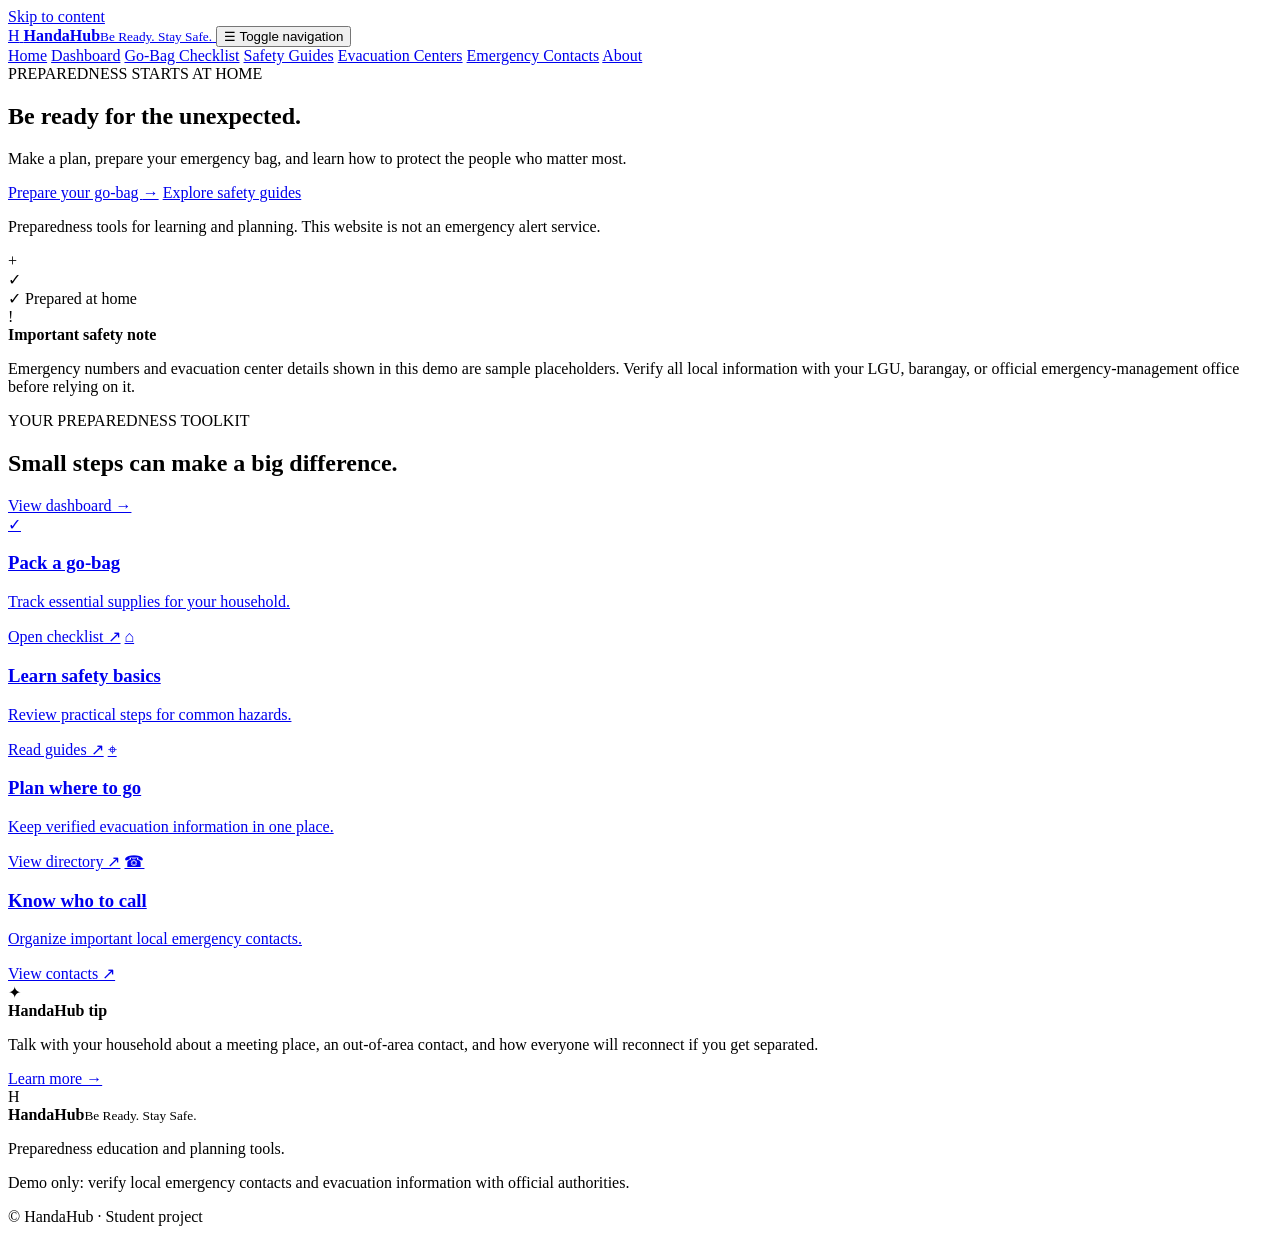
==== index.html @ 025fc244 "Add files via upload" ====
<!DOCTYPE html>
<html lang="en">
<head>
  <meta charset="UTF-8">
  <meta name="viewport" content="width=device-width, initial-scale=1.0">
  <meta name="theme-color" content="#1459a6">
  <meta name="description" content="HandaHub helps households prepare for disasters with checklists, safety guides, and community information.">
  <title>HandaHub | Be Ready. Stay Safe.</title>
  <link rel="stylesheet" href="style.css">
</head>
<body>
  <a class="skip-link" href="#main-content">Skip to content</a>
  <header class="site-header">
    <a class="brand" href="#home" aria-label="HandaHub home">
      <span class="brand-mark" aria-hidden="true">H</span>
      <span><strong>HandaHub</strong><small>Be Ready. Stay Safe.</small></span>
    </a>
    <button class="menu-toggle" id="menu-toggle" aria-expanded="false" aria-controls="main-nav">☰ <span class="sr-only">Toggle navigation</span></button>
    <nav id="main-nav" class="main-nav" aria-label="Main navigation">
      <a href="#home" data-page="home" class="nav-link active">Home</a>
      <a href="#dashboard" data-page="dashboard" class="nav-link">Dashboard</a>
      <a href="#checklist" data-page="checklist" class="nav-link">Go-Bag Checklist</a>
      <a href="#guides" data-page="guides" class="nav-link">Safety Guides</a>
      <a href="#centers" data-page="centers" class="nav-link">Evacuation Centers</a>
      <a href="#contacts" data-page="contacts" class="nav-link">Emergency Contacts</a>
      <a href="#about" data-page="about" class="nav-link">About</a>
    </nav>
  </header>

  <main id="main-content">
    <section id="home" class="page-section">
      <div class="hero">
        <div class="hero-copy">
          <span class="eyebrow"><span class="pulse-dot"></span> PREPAREDNESS STARTS AT HOME</span>
          <h1>Be ready for the unexpected.</h1>
          <p>Make a plan, prepare your emergency bag, and learn how to protect the people who matter most.</p>
          <div class="hero-actions">
            <a class="button button-primary" href="#checklist">Prepare your go-bag <span aria-hidden="true">→</span></a>
            <a class="button button-secondary" href="#guides">Explore safety guides</a>
          </div>
          <p class="small-note">Preparedness tools for learning and planning. This website is not an emergency alert service.</p>
        </div>
        <div class="hero-art" aria-label="Illustration of an emergency backpack and shield" role="img">
          <div class="sun-shape"></div>
          <div class="art-circle circle-one"></div><div class="art-circle circle-two"></div>
          <div class="backpack"><div class="bag-handle"></div><div class="bag-pocket"><span>+</span></div><div class="bag-strap left"></div><div class="bag-strap right"></div></div>
          <div class="shield"><span>✓</span></div>
          <div class="art-label"><span class="label-check">✓</span> Prepared at home</div>
        </div>
      </div>

      <div class="notice notice-warning">
        <span class="notice-icon" aria-hidden="true">!</span>
        <div><strong>Important safety note</strong><p>Emergency numbers and evacuation center details shown in this demo are sample placeholders. Verify all local information with your LGU, barangay, or official emergency-management office before relying on it.</p></div>
      </div>

      <div class="section-heading">
        <div><span class="eyebrow">YOUR PREPAREDNESS TOOLKIT</span><h2>Small steps can make a big difference.</h2></div>
        <a class="text-link" href="#dashboard">View dashboard →</a>
      </div>
      <div class="feature-grid">
        <a class="feature-card" href="#checklist"><span class="feature-icon blue">✓</span><h3>Pack a go-bag</h3><p>Track essential supplies for your household.</p><span class="card-arrow">Open checklist ↗</span></a>
        <a class="feature-card" href="#guides"><span class="feature-icon pale">⌂</span><h3>Learn safety basics</h3><p>Review practical steps for common hazards.</p><span class="card-arrow">Read guides ↗</span></a>
        <a class="feature-card" href="#centers"><span class="feature-icon blue">⌖</span><h3>Plan where to go</h3><p>Keep verified evacuation information in one place.</p><span class="card-arrow">View directory ↗</span></a>
        <a class="feature-card" href="#contacts"><span class="feature-icon pale">☎</span><h3>Know who to call</h3><p>Organize important local emergency contacts.</p><span class="card-arrow">View contacts ↗</span></a>
      </div>
      <div class="tip-banner"><div class="tip-symbol">✦</div><div><strong>HandaHub tip</strong><p>Talk with your household about a meeting place, an out-of-area contact, and how everyone will reconnect if you get separated.</p></div><a href="#guides" class="text-link">Learn more →</a></div>
    </section>

    <section id="dashboard" class="page-section" hidden>
      <div class="page-title"><span class="eyebrow">YOUR HOME OVERVIEW</span><h1>Preparedness dashboard</h1><p>See your go-bag progress and keep your household plan moving forward.</p></div>
      <div class="dashboard-grid">
        <article class="panel score-panel">
          <div class="panel-top"><div><span class="eyebrow">GO-BAG PROGRESS</span><h2>Household readiness</h2></div><span class="status-pill" id="score-status">Getting started</span></div>
          <div class="score-content"><div class="progress-ring" id="progress-ring"><div><strong id="score-number">0%</strong><span>items ready</span></div></div><div class="score-details"><strong id="score-count">0 of 12 items checked</strong><p>Check off the supplies you already have prepared. Your score updates automatically.</p><a class="button button-primary" href="#checklist">Continue checklist →</a></div></div>
          <div class="progress-track"><span id="progress-bar"></span></div>
        </article>
        <article class="panel quick-panel"><span class="eyebrow">QUICK ACTIONS</span><h2>Plan ahead</h2><a class="quick-link" href="#checklist"><span>✓</span><div><strong>Review your go-bag</strong><small>Check essential supplies</small></div><b>→</b></a><a class="quick-link" href="#guides"><span>⌂</span><div><strong>Read a safety guide</strong><small>Learn before an emergency</small></div><b>→</b></a><a class="quick-link" href="#contacts"><span>☎</span><div><strong>Review contact details</strong><small>Confirm official numbers</small></div><b>→</b></a></article>
      </div>
      <div class="section-heading"><div><span class="eyebrow">NEXT STEPS</span><h2>Build your household plan</h2></div></div>
      <div class="two-column">
        <article class="panel"><span class="feature-icon pale">⌖</span><h3>Choose a meeting place</h3><p>Agree on a safe place to meet if your household is separated. Write down the location and make sure everyone knows how to get there.</p><a class="text-link" href="#guides">Review planning tips →</a></article>
        <article class="panel"><span class="feature-icon blue">☎</span><h3>Confirm local information</h3><p>Replace demo contact and evacuation details with information verified through your barangay or local government.</p><a class="text-link" href="#contacts">Review contacts →</a></article>
      </div>
    </section>

    <section id="checklist" class="page-section" hidden>
      <div class="page-title"><span class="eyebrow">PACK THE ESSENTIALS</span><h1>Emergency go-bag checklist</h1><p>Use this checklist to track supplies for your household. Needs may vary by age, health, location, and hazard.</p></div>
      <div class="notice notice-info"><span class="notice-icon">i</span><div><strong>Make it fit your household</strong><p>Prepare enough supplies for household members and follow official local guidance. Check expiration dates and refresh stored supplies regularly.</p></div></div>
      <div class="checklist-layout">
        <div class="panel checklist-panel">
          <div class="list-toolbar"><div><h2>Your supplies</h2><p id="checklist-summary">0 of 12 items ready</p></div><button id="reset-checklist" class="button button-secondary button-small">Reset checklist</button></div>
          <div id="checklist-items" class="checklist-items"></div>
        </div>
        <aside class="panel checklist-aside"><div class="aside-illustration">🎒</div><span class="eyebrow">YOUR PROGRESS</span><div class="mini-score"><strong id="checklist-percent">0%</strong><span>complete</span></div><div class="progress-track"><span id="checklist-progress"></span></div><p id="checklist-message">Start by checking the items you already have.</p><hr><h3>Remember to include</h3><ul class="simple-list"><li>Supplies for each household member</li><li>Personal medicines and essential documents</li><li>Items for infants, older adults, or pets if needed</li></ul></aside>
      </div>
    </section>

    <section id="guides" class="page-section" hidden>
      <div class="page-title"><span class="eyebrow">KNOW WHAT TO DO</span><h1>Disaster safety guides</h1><p>Review basic preparedness reminders. Always follow current instructions from official authorities during an actual emergency.</p></div>
      <div class="guide-grid">
        <article class="guide-card"><div class="guide-art typhoon-art"><span>🌧️</span><small>HEAVY RAIN & WIND</small></div><div class="guide-body"><span class="guide-tag">BEFORE · DURING · AFTER</span><h2>Typhoon</h2><p>Prepare for strong winds, heavy rain, flooding, and possible power interruptions.</p><details><summary>Read safety reminders</summary><ul><li>Monitor official weather bulletins and local advisories.</li><li>Secure loose outdoor items and prepare essential supplies before conditions worsen.</li><li>Stay indoors away from windows during strong winds.</li><li>Evacuate promptly if authorities instruct you to do so.</li><li>Avoid downed power lines and report hazards to the proper authorities.</li></ul></details></div></article>
        <article class="guide-card"><div class="guide-art flood-art"><span>🌊</span><small>RISING WATER</small></div><div class="guide-body"><span class="guide-tag">BEFORE · DURING · AFTER</span><h2>Flood</h2><p>Know your route to higher ground and avoid moving water.</p><details><summary>Read safety reminders</summary><ul><li>Know whether your area is flood-prone and identify safer routes.</li><li>Move to higher ground when instructed or when water rises dangerously.</li><li>Never walk, swim, or drive through floodwater.</li><li>Keep away from electrical equipment and submerged wires.</li><li>Return only when authorities say it is safe.</li></ul></details></div></article>
        <article class="guide-card"><div class="guide-art quake-art"><span>🏠</span><small>GROUND SHAKING</small></div><div class="guide-body"><span class="guide-tag">BEFORE · DURING · AFTER</span><h2>Earthquake</h2><p>Practice protective actions and prepare for possible aftershocks.</p><details><summary>Read safety reminders</summary><ul><li>Secure heavy furniture and identify safer places in each room.</li><li>During shaking, Drop, Cover, and Hold On.</li><li>If indoors, stay inside and protect your head and neck.</li><li>After shaking stops, check for injuries and hazards before moving.</li><li>Be prepared for aftershocks and follow official instructions.</li></ul></details></div></article>
        <article class="guide-card"><div class="guide-art fire-art"><span>🔥</span><small>FIRE SAFETY</small></div><div class="guide-body"><span class="guide-tag">PREVENT · ESCAPE · REPORT</span><h2>Fire</h2><p>Plan escape routes and leave quickly if a fire occurs.</p><details><summary>Read safety reminders</summary><ul><li>Keep exits clear and identify two ways out where possible.</li><li>If there is a fire, leave immediately and stay low if smoke is present.</li><li>Never use elevators during a fire.</li><li>Once outside, stay out and call the verified local fire service.</li><li>Do not re-enter until authorities say it is safe.</li></ul></details></div></article>
      </div>
      <p class="source-note">These are general educational reminders, not a substitute for official instructions or professional training. Verify current guidance with your local disaster risk reduction and management office and relevant government agencies.</p>
    </section>

    <section id="centers" class="page-section" hidden>
      <div class="page-title"><span class="eyebrow">PLAN WHERE TO GO</span><h1>Evacuation center directory</h1><p>Keep details for designated safe locations in your community. Confirm locations and accessibility with local authorities.</p></div>
      <div class="notice notice-warning"><span class="notice-icon">!</span><div><strong>Demo information — not for emergency navigation</strong><p>The entries below are sample placeholders, not real or verified evacuation centers. Replace them with current details from your LGU or barangay before use.</p></div></div>
      <div class="directory-tools"><label class="search-box"><span aria-hidden="true">⌕</span><input id="center-search" type="search" placeholder="Search center name or area" aria-label="Search evacuation centers"></label><span class="result-count" id="center-count">3 sample entries</span></div>
      <div id="center-list" class="directory-grid"></div>
      <div class="panel add-panel"><div><h2>Add a verified local center</h2><p>Only add information after confirming it with the responsible local authority. Data is saved in this browser only.</p></div><form id="center-form" class="stack-form"><label>Center name<input name="name" required maxlength="80" placeholder="Verified center name"></label><label>Address / area<input name="address" required maxlength="120" placeholder="Street, barangay, municipality"></label><label>Contact details<input name="contact" maxlength="80" placeholder="Verified phone or office"></label><button class="button button-primary" type="submit">Add center</button></form></div>
    </section>

    <section id="contacts" class="page-section" hidden>
      <div class="page-title"><span class="eyebrow">KEEP IMPORTANT DETAILS CLOSE</span><h1>Emergency contacts</h1><p>Store important contacts for your household and local services.</p></div>
      <div class="notice notice-warning"><span class="notice-icon">!</span><div><strong>All contact entries are sample placeholders</strong><p>Do not call these demo entries. Replace them with verified official contact details for your area. This site does not contact emergency services for you.</p></div></div>
      <div class="directory-tools"><label class="search-box"><span aria-hidden="true">⌕</span><input id="contact-search" type="search" placeholder="Search service or contact" aria-label="Search emergency contacts"></label><span class="result-count" id="contact-count">4 sample entries</span></div>
      <div id="contact-list" class="contact-grid"></div>
      <div class="panel add-panel"><div><h2>Add a verified contact</h2><p>Use only checked and current details from an official source. Entries are stored locally in this browser.</p></div><form id="contact-form" class="stack-form"><label>Service / contact name<input name="name" required maxlength="80" placeholder="Official service name"></label><label>Phone number or contact detail<input name="phone" required maxlength="50" placeholder="Verified number or detail"></label><label>Notes<input name="notes" maxlength="100" placeholder="Office, hours, or source"></label><button class="button button-primary" type="submit">Add contact</button></form></div>
    </section>

    <section id="about" class="page-section" hidden>
      <div class="page-title"><span class="eyebrow">ABOUT THE PROJECT</span><h1>Prepared communities start with informed households.</h1><p>HandaHub is a student web application concept designed to make basic disaster preparedness easier to organize and understand.</p></div>
      <div class="about-layout"><div class="about-visual"><div class="about-badge">H</div><div class="about-orbit orbit-a"></div><div class="about-orbit orbit-b"></div><span class="about-caption">Be Ready. Stay Safe.</span></div><div class="about-copy"><span class="eyebrow">OUR PURPOSE</span><h2>Make preparation easier to start.</h2><p>The application brings household checklists, general safety reminders, and community contact directories together in one simple interface.</p><p>It is intended for educational planning. It does not provide live alerts, verify submitted information automatically, or replace official emergency services.</p><h3>Core objectives</h3><ul class="simple-list"><li>Help households track essential emergency supplies.</li><li>Encourage users to learn basic hazard safety practices.</li><li>Organize local evacuation and emergency contact information.</li><li>Promote verification of details with official authorities.</li></ul></div></div>
      <div class="panel tech-panel"><span class="eyebrow">TECHNOLOGY USED</span><div class="tech-list"><span>HTML5</span><span>CSS3</span><span>JavaScript</span><span>Browser localStorage</span></div><p>Data added in this demo stays in the current browser on this device. It is not shared with other users and may be lost if browser data is cleared.</p></div>
    </section>
  </main>

  <footer class="site-footer"><div class="footer-brand"><span class="brand-mark">H</span><div><strong>HandaHub</strong><small>Be Ready. Stay Safe.</small></div></div><p>Preparedness education and planning tools.</p><p class="footer-warning">Demo only: verify local emergency contacts and evacuation information with official authorities.</p><span>© <span id="current-year"></span> HandaHub · Student project</span></footer>
  <div id="toast" class="toast" role="status" aria-live="polite"></div>
  <script src="script.js"></script>
</body>
</html>
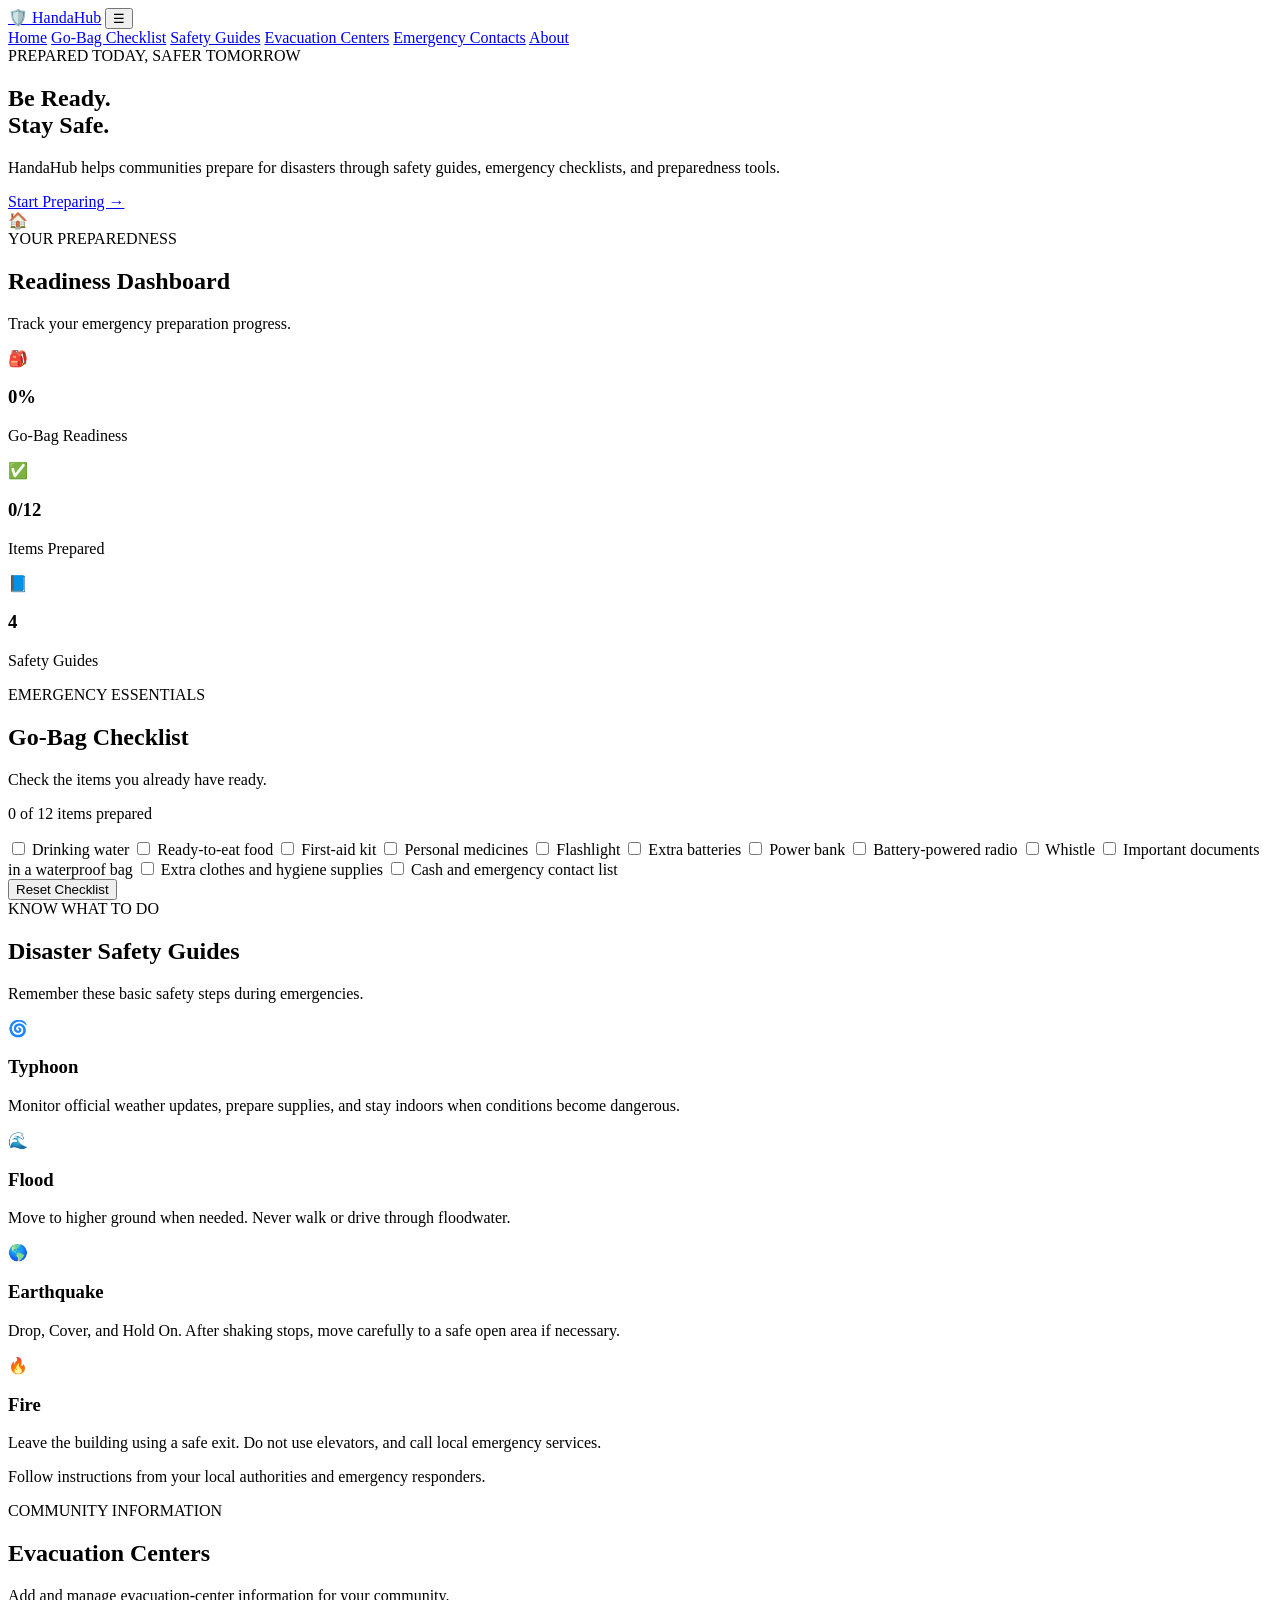
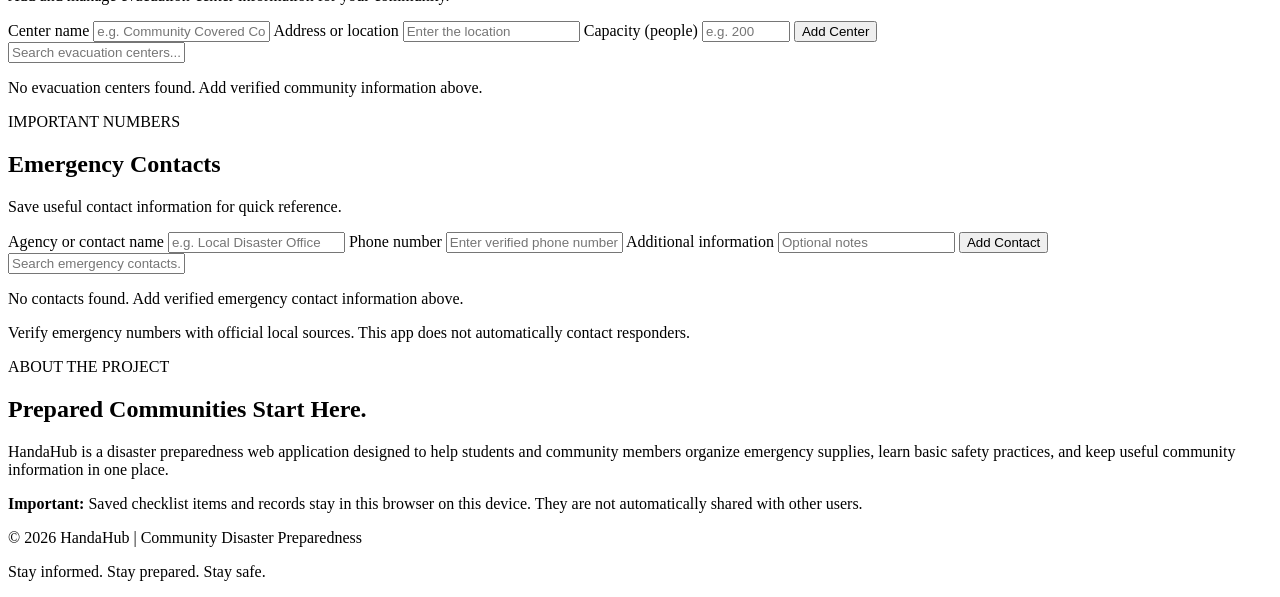
==== commit 65370dc2: "Rename index (14).html to index.html" ====
--- a/index.html
+++ b/index.html
@@ -3,135 +3,182 @@
 <head>
   <meta charset="UTF-8">
   <meta name="viewport" content="width=device-width, initial-scale=1.0">
-  <meta name="theme-color" content="#1459a6">
-  <meta name="description" content="HandaHub helps households prepare for disasters with checklists, safety guides, and community information.">
-  <title>HandaHub | Be Ready. Stay Safe.</title>
+  <title>HandaHub | Disaster Preparedness</title>
   <link rel="stylesheet" href="style.css">
+  <script src="script.js" defer></script>
 </head>
 <body>
-  <a class="skip-link" href="#main-content">Skip to content</a>
-  <header class="site-header">
-    <a class="brand" href="#home" aria-label="HandaHub home">
-      <span class="brand-mark" aria-hidden="true">H</span>
-      <span><strong>HandaHub</strong><small>Be Ready. Stay Safe.</small></span>
-    </a>
-    <button class="menu-toggle" id="menu-toggle" aria-expanded="false" aria-controls="main-nav">☰ <span class="sr-only">Toggle navigation</span></button>
-    <nav id="main-nav" class="main-nav" aria-label="Main navigation">
-      <a href="#home" data-page="home" class="nav-link active">Home</a>
-      <a href="#dashboard" data-page="dashboard" class="nav-link">Dashboard</a>
-      <a href="#checklist" data-page="checklist" class="nav-link">Go-Bag Checklist</a>
-      <a href="#guides" data-page="guides" class="nav-link">Safety Guides</a>
-      <a href="#centers" data-page="centers" class="nav-link">Evacuation Centers</a>
-      <a href="#contacts" data-page="contacts" class="nav-link">Emergency Contacts</a>
-      <a href="#about" data-page="about" class="nav-link">About</a>
-    </nav>
-  </header>
 
-  <main id="main-content">
-    <section id="home" class="page-section">
-      <div class="hero">
-        <div class="hero-copy">
-          <span class="eyebrow"><span class="pulse-dot"></span> PREPAREDNESS STARTS AT HOME</span>
-          <h1>Be ready for the unexpected.</h1>
-          <p>Make a plan, prepare your emergency bag, and learn how to protect the people who matter most.</p>
-          <div class="hero-actions">
-            <a class="button button-primary" href="#checklist">Prepare your go-bag <span aria-hidden="true">→</span></a>
-            <a class="button button-secondary" href="#guides">Explore safety guides</a>
-          </div>
-          <p class="small-note">Preparedness tools for learning and planning. This website is not an emergency alert service.</p>
-        </div>
-        <div class="hero-art" aria-label="Illustration of an emergency backpack and shield" role="img">
-          <div class="sun-shape"></div>
-          <div class="art-circle circle-one"></div><div class="art-circle circle-two"></div>
-          <div class="backpack"><div class="bag-handle"></div><div class="bag-pocket"><span>+</span></div><div class="bag-strap left"></div><div class="bag-strap right"></div></div>
-          <div class="shield"><span>✓</span></div>
-          <div class="art-label"><span class="label-check">✓</span> Prepared at home</div>
-        </div>
+<header class="header">
+  <a href="#home" class="logo">🛡️ HandaHub</a>
+  <button id="menuBtn" class="menu-btn">☰</button>
+  <nav id="nav">
+    <a href="#home">Home</a>
+    <a href="#checklist">Go-Bag Checklist</a>
+    <a href="#guides">Safety Guides</a>
+    <a href="#centers">Evacuation Centers</a>
+    <a href="#contacts">Emergency Contacts</a>
+    <a href="#about">About</a>
+  </nav>
+</header>
+
+<main>
+  <section id="home" class="hero">
+    <div class="hero-content">
+      <span class="tag">PREPARED TODAY, SAFER TOMORROW</span>
+      <h1>Be Ready.<br><span>Stay Safe.</span></h1>
+      <p>
+        HandaHub helps communities prepare for disasters through
+        safety guides, emergency checklists, and preparedness tools.
+      </p>
+      <a class="primary-btn" href="#checklist">Start Preparing →</a>
+    </div>
+    <div class="hero-icon">🏠</div>
+  </section>
+
+  <section class="container">
+    <div class="section-heading">
+      <span class="tag">YOUR PREPAREDNESS</span>
+      <h2>Readiness Dashboard</h2>
+      <p>Track your emergency preparation progress.</p>
+    </div>
+
+    <div class="stats">
+      <article class="stat-card">
+        <span>🎒</span>
+        <h3 id="progress">0%</h3>
+        <p>Go-Bag Readiness</p>
+      </article>
+      <article class="stat-card">
+        <span>✅</span>
+        <h3 id="completed">0/12</h3>
+        <p>Items Prepared</p>
+      </article>
+      <article class="stat-card">
+        <span>📘</span>
+        <h3>4</h3>
+        <p>Safety Guides</p>
+      </article>
+    </div>
+  </section>
+
+  <section id="checklist" class="container section">
+    <div class="section-heading">
+      <span class="tag">EMERGENCY ESSENTIALS</span>
+      <h2>Go-Bag Checklist</h2>
+      <p>Check the items you already have ready.</p>
+    </div>
+    <div class="progress-track">
+      <div id="progressBar"></div>
+    </div>
+    <p id="progressText">0 of 12 items prepared</p>
+    <div id="checklistItems" class="checklist-grid"></div>
+    <button id="resetChecklist" class="secondary-btn">Reset Checklist</button>
+  </section>
+
+  <section id="guides" class="section section-light">
+    <div class="container">
+      <div class="section-heading">
+        <span class="tag">KNOW WHAT TO DO</span>
+        <h2>Disaster Safety Guides</h2>
+        <p>Remember these basic safety steps during emergencies.</p>
+      </div>
+      <div class="guide-grid">
+        <article class="guide-card">
+          <div class="guide-icon">🌀</div>
+          <h3>Typhoon</h3>
+          <p>Monitor official weather updates, prepare supplies, and stay indoors when conditions become dangerous.</p>
+        </article>
+        <article class="guide-card">
+          <div class="guide-icon">🌊</div>
+          <h3>Flood</h3>
+          <p>Move to higher ground when needed. Never walk or drive through floodwater.</p>
+        </article>
+        <article class="guide-card">
+          <div class="guide-icon">🌎</div>
+          <h3>Earthquake</h3>
+          <p>Drop, Cover, and Hold On. After shaking stops, move carefully to a safe open area if necessary.</p>
+        </article>
+        <article class="guide-card">
+          <div class="guide-icon">🔥</div>
+          <h3>Fire</h3>
+          <p>Leave the building using a safe exit. Do not use elevators, and call local emergency services.</p>
+        </article>
+      </div>
+      <p class="notice">Follow instructions from your local authorities and emergency responders.</p>
+    </div>
+  </section>
+
+  <section id="centers" class="container section">
+    <div class="section-heading">
+      <span class="tag">COMMUNITY INFORMATION</span>
+      <h2>Evacuation Centers</h2>
+      <p>Add and manage evacuation-center information for your community.</p>
+    </div>
+
+    <form id="centerForm" class="form-card">
+      <label for="centerName">Center name</label>
+      <input id="centerName" required maxlength="100" placeholder="e.g. Community Covered Court">
+
+      <label for="centerAddress">Address or location</label>
+      <input id="centerAddress" required maxlength="200" placeholder="Enter the location">
+
+      <label for="centerCapacity">Capacity (people)</label>
+      <input id="centerCapacity" type="number" min="1" max="1000000" required placeholder="e.g. 200">
+
+      <button class="primary-btn" type="submit">Add Center</button>
+    </form>
+
+    <input id="centerSearch" class="search" placeholder="Search evacuation centers...">
+    <div id="centerList" class="record-list"></div>
+  </section>
+
+  <section id="contacts" class="section section-light">
+    <div class="container">
+      <div class="section-heading">
+        <span class="tag">IMPORTANT NUMBERS</span>
+        <h2>Emergency Contacts</h2>
+        <p>Save useful contact information for quick reference.</p>
       </div>
 
-      <div class="notice notice-warning">
-        <span class="notice-icon" aria-hidden="true">!</span>
-        <div><strong>Important safety note</strong><p>Emergency numbers and evacuation center details shown in this demo are sample placeholders. Verify all local information with your LGU, barangay, or official emergency-management office before relying on it.</p></div>
-      </div>
+      <form id="contactForm" class="form-card">
+        <label for="contactName">Agency or contact name</label>
+        <input id="contactName" required maxlength="100" placeholder="e.g. Local Disaster Office">
 
-      <div class="section-heading">
-        <div><span class="eyebrow">YOUR PREPAREDNESS TOOLKIT</span><h2>Small steps can make a big difference.</h2></div>
-        <a class="text-link" href="#dashboard">View dashboard →</a>
-      </div>
-      <div class="feature-grid">
-        <a class="feature-card" href="#checklist"><span class="feature-icon blue">✓</span><h3>Pack a go-bag</h3><p>Track essential supplies for your household.</p><span class="card-arrow">Open checklist ↗</span></a>
-        <a class="feature-card" href="#guides"><span class="feature-icon pale">⌂</span><h3>Learn safety basics</h3><p>Review practical steps for common hazards.</p><span class="card-arrow">Read guides ↗</span></a>
-        <a class="feature-card" href="#centers"><span class="feature-icon blue">⌖</span><h3>Plan where to go</h3><p>Keep verified evacuation information in one place.</p><span class="card-arrow">View directory ↗</span></a>
-        <a class="feature-card" href="#contacts"><span class="feature-icon pale">☎</span><h3>Know who to call</h3><p>Organize important local emergency contacts.</p><span class="card-arrow">View contacts ↗</span></a>
-      </div>
-      <div class="tip-banner"><div class="tip-symbol">✦</div><div><strong>HandaHub tip</strong><p>Talk with your household about a meeting place, an out-of-area contact, and how everyone will reconnect if you get separated.</p></div><a href="#guides" class="text-link">Learn more →</a></div>
-    </section>
+        <label for="contactNumber">Phone number</label>
+        <input id="contactNumber" required maxlength="40" placeholder="Enter verified phone number">
 
-    <section id="dashboard" class="page-section" hidden>
-      <div class="page-title"><span class="eyebrow">YOUR HOME OVERVIEW</span><h1>Preparedness dashboard</h1><p>See your go-bag progress and keep your household plan moving forward.</p></div>
-      <div class="dashboard-grid">
-        <article class="panel score-panel">
-          <div class="panel-top"><div><span class="eyebrow">GO-BAG PROGRESS</span><h2>Household readiness</h2></div><span class="status-pill" id="score-status">Getting started</span></div>
-          <div class="score-content"><div class="progress-ring" id="progress-ring"><div><strong id="score-number">0%</strong><span>items ready</span></div></div><div class="score-details"><strong id="score-count">0 of 12 items checked</strong><p>Check off the supplies you already have prepared. Your score updates automatically.</p><a class="button button-primary" href="#checklist">Continue checklist →</a></div></div>
-          <div class="progress-track"><span id="progress-bar"></span></div>
-        </article>
-        <article class="panel quick-panel"><span class="eyebrow">QUICK ACTIONS</span><h2>Plan ahead</h2><a class="quick-link" href="#checklist"><span>✓</span><div><strong>Review your go-bag</strong><small>Check essential supplies</small></div><b>→</b></a><a class="quick-link" href="#guides"><span>⌂</span><div><strong>Read a safety guide</strong><small>Learn before an emergency</small></div><b>→</b></a><a class="quick-link" href="#contacts"><span>☎</span><div><strong>Review contact details</strong><small>Confirm official numbers</small></div><b>→</b></a></article>
-      </div>
-      <div class="section-heading"><div><span class="eyebrow">NEXT STEPS</span><h2>Build your household plan</h2></div></div>
-      <div class="two-column">
-        <article class="panel"><span class="feature-icon pale">⌖</span><h3>Choose a meeting place</h3><p>Agree on a safe place to meet if your household is separated. Write down the location and make sure everyone knows how to get there.</p><a class="text-link" href="#guides">Review planning tips →</a></article>
-        <article class="panel"><span class="feature-icon blue">☎</span><h3>Confirm local information</h3><p>Replace demo contact and evacuation details with information verified through your barangay or local government.</p><a class="text-link" href="#contacts">Review contacts →</a></article>
-      </div>
-    </section>
+        <label for="contactNote">Additional information</label>
+        <input id="contactNote" maxlength="150" placeholder="Optional notes">
 
-    <section id="checklist" class="page-section" hidden>
-      <div class="page-title"><span class="eyebrow">PACK THE ESSENTIALS</span><h1>Emergency go-bag checklist</h1><p>Use this checklist to track supplies for your household. Needs may vary by age, health, location, and hazard.</p></div>
-      <div class="notice notice-info"><span class="notice-icon">i</span><div><strong>Make it fit your household</strong><p>Prepare enough supplies for household members and follow official local guidance. Check expiration dates and refresh stored supplies regularly.</p></div></div>
-      <div class="checklist-layout">
-        <div class="panel checklist-panel">
-          <div class="list-toolbar"><div><h2>Your supplies</h2><p id="checklist-summary">0 of 12 items ready</p></div><button id="reset-checklist" class="button button-secondary button-small">Reset checklist</button></div>
-          <div id="checklist-items" class="checklist-items"></div>
-        </div>
-        <aside class="panel checklist-aside"><div class="aside-illustration">🎒</div><span class="eyebrow">YOUR PROGRESS</span><div class="mini-score"><strong id="checklist-percent">0%</strong><span>complete</span></div><div class="progress-track"><span id="checklist-progress"></span></div><p id="checklist-message">Start by checking the items you already have.</p><hr><h3>Remember to include</h3><ul class="simple-list"><li>Supplies for each household member</li><li>Personal medicines and essential documents</li><li>Items for infants, older adults, or pets if needed</li></ul></aside>
-      </div>
-    </section>
+        <button class="primary-btn" type="submit">Add Contact</button>
+      </form>
 
-    <section id="guides" class="page-section" hidden>
-      <div class="page-title"><span class="eyebrow">KNOW WHAT TO DO</span><h1>Disaster safety guides</h1><p>Review basic preparedness reminders. Always follow current instructions from official authorities during an actual emergency.</p></div>
-      <div class="guide-grid">
-        <article class="guide-card"><div class="guide-art typhoon-art"><span>🌧️</span><small>HEAVY RAIN & WIND</small></div><div class="guide-body"><span class="guide-tag">BEFORE · DURING · AFTER</span><h2>Typhoon</h2><p>Prepare for strong winds, heavy rain, flooding, and possible power interruptions.</p><details><summary>Read safety reminders</summary><ul><li>Monitor official weather bulletins and local advisories.</li><li>Secure loose outdoor items and prepare essential supplies before conditions worsen.</li><li>Stay indoors away from windows during strong winds.</li><li>Evacuate promptly if authorities instruct you to do so.</li><li>Avoid downed power lines and report hazards to the proper authorities.</li></ul></details></div></article>
-        <article class="guide-card"><div class="guide-art flood-art"><span>🌊</span><small>RISING WATER</small></div><div class="guide-body"><span class="guide-tag">BEFORE · DURING · AFTER</span><h2>Flood</h2><p>Know your route to higher ground and avoid moving water.</p><details><summary>Read safety reminders</summary><ul><li>Know whether your area is flood-prone and identify safer routes.</li><li>Move to higher ground when instructed or when water rises dangerously.</li><li>Never walk, swim, or drive through floodwater.</li><li>Keep away from electrical equipment and submerged wires.</li><li>Return only when authorities say it is safe.</li></ul></details></div></article>
-        <article class="guide-card"><div class="guide-art quake-art"><span>🏠</span><small>GROUND SHAKING</small></div><div class="guide-body"><span class="guide-tag">BEFORE · DURING · AFTER</span><h2>Earthquake</h2><p>Practice protective actions and prepare for possible aftershocks.</p><details><summary>Read safety reminders</summary><ul><li>Secure heavy furniture and identify safer places in each room.</li><li>During shaking, Drop, Cover, and Hold On.</li><li>If indoors, stay inside and protect your head and neck.</li><li>After shaking stops, check for injuries and hazards before moving.</li><li>Be prepared for aftershocks and follow official instructions.</li></ul></details></div></article>
-        <article class="guide-card"><div class="guide-art fire-art"><span>🔥</span><small>FIRE SAFETY</small></div><div class="guide-body"><span class="guide-tag">PREVENT · ESCAPE · REPORT</span><h2>Fire</h2><p>Plan escape routes and leave quickly if a fire occurs.</p><details><summary>Read safety reminders</summary><ul><li>Keep exits clear and identify two ways out where possible.</li><li>If there is a fire, leave immediately and stay low if smoke is present.</li><li>Never use elevators during a fire.</li><li>Once outside, stay out and call the verified local fire service.</li><li>Do not re-enter until authorities say it is safe.</li></ul></details></div></article>
-      </div>
-      <p class="source-note">These are general educational reminders, not a substitute for official instructions or professional training. Verify current guidance with your local disaster risk reduction and management office and relevant government agencies.</p>
-    </section>
+      <input id="contactSearch" class="search" placeholder="Search emergency contacts...">
+      <div id="contactList" class="record-list"></div>
+      <p class="notice">Verify emergency numbers with official local sources. This app does not automatically contact responders.</p>
+    </div>
+  </section>
 
-    <section id="centers" class="page-section" hidden>
-      <div class="page-title"><span class="eyebrow">PLAN WHERE TO GO</span><h1>Evacuation center directory</h1><p>Keep details for designated safe locations in your community. Confirm locations and accessibility with local authorities.</p></div>
-      <div class="notice notice-warning"><span class="notice-icon">!</span><div><strong>Demo information — not for emergency navigation</strong><p>The entries below are sample placeholders, not real or verified evacuation centers. Replace them with current details from your LGU or barangay before use.</p></div></div>
-      <div class="directory-tools"><label class="search-box"><span aria-hidden="true">⌕</span><input id="center-search" type="search" placeholder="Search center name or area" aria-label="Search evacuation centers"></label><span class="result-count" id="center-count">3 sample entries</span></div>
-      <div id="center-list" class="directory-grid"></div>
-      <div class="panel add-panel"><div><h2>Add a verified local center</h2><p>Only add information after confirming it with the responsible local authority. Data is saved in this browser only.</p></div><form id="center-form" class="stack-form"><label>Center name<input name="name" required maxlength="80" placeholder="Verified center name"></label><label>Address / area<input name="address" required maxlength="120" placeholder="Street, barangay, municipality"></label><label>Contact details<input name="contact" maxlength="80" placeholder="Verified phone or office"></label><button class="button button-primary" type="submit">Add center</button></form></div>
-    </section>
+  <section id="about" class="container section">
+    <div class="about-box">
+      <span class="tag">ABOUT THE PROJECT</span>
+      <h2>Prepared Communities Start Here.</h2>
+      <p>
+        HandaHub is a disaster preparedness web application designed
+        to help students and community members organize emergency
+        supplies, learn basic safety practices, and keep useful
+        community information in one place.
+      </p>
+      <p><strong>Important:</strong> Saved checklist items and records stay in this browser on this device. They are not automatically shared with other users.</p>
+    </div>
+  </section>
+</main>
 
-    <section id="contacts" class="page-section" hidden>
-      <div class="page-title"><span class="eyebrow">KEEP IMPORTANT DETAILS CLOSE</span><h1>Emergency contacts</h1><p>Store important contacts for your household and local services.</p></div>
-      <div class="notice notice-warning"><span class="notice-icon">!</span><div><strong>All contact entries are sample placeholders</strong><p>Do not call these demo entries. Replace them with verified official contact details for your area. This site does not contact emergency services for you.</p></div></div>
-      <div class="directory-tools"><label class="search-box"><span aria-hidden="true">⌕</span><input id="contact-search" type="search" placeholder="Search service or contact" aria-label="Search emergency contacts"></label><span class="result-count" id="contact-count">4 sample entries</span></div>
-      <div id="contact-list" class="contact-grid"></div>
-      <div class="panel add-panel"><div><h2>Add a verified contact</h2><p>Use only checked and current details from an official source. Entries are stored locally in this browser.</p></div><form id="contact-form" class="stack-form"><label>Service / contact name<input name="name" required maxlength="80" placeholder="Official service name"></label><label>Phone number or contact detail<input name="phone" required maxlength="50" placeholder="Verified number or detail"></label><label>Notes<input name="notes" maxlength="100" placeholder="Office, hours, or source"></label><button class="button button-primary" type="submit">Add contact</button></form></div>
-    </section>
+<footer>
+  <p>© 2026 HandaHub | Community Disaster Preparedness</p>
+  <p>Stay informed. Stay prepared. Stay safe.</p>
+</footer>
 
-    <section id="about" class="page-section" hidden>
-      <div class="page-title"><span class="eyebrow">ABOUT THE PROJECT</span><h1>Prepared communities start with informed households.</h1><p>HandaHub is a student web application concept designed to make basic disaster preparedness easier to organize and understand.</p></div>
-      <div class="about-layout"><div class="about-visual"><div class="about-badge">H</div><div class="about-orbit orbit-a"></div><div class="about-orbit orbit-b"></div><span class="about-caption">Be Ready. Stay Safe.</span></div><div class="about-copy"><span class="eyebrow">OUR PURPOSE</span><h2>Make preparation easier to start.</h2><p>The application brings household checklists, general safety reminders, and community contact directories together in one simple interface.</p><p>It is intended for educational planning. It does not provide live alerts, verify submitted information automatically, or replace official emergency services.</p><h3>Core objectives</h3><ul class="simple-list"><li>Help households track essential emergency supplies.</li><li>Encourage users to learn basic hazard safety practices.</li><li>Organize local evacuation and emergency contact information.</li><li>Promote verification of details with official authorities.</li></ul></div></div>
-      <div class="panel tech-panel"><span class="eyebrow">TECHNOLOGY USED</span><div class="tech-list"><span>HTML5</span><span>CSS3</span><span>JavaScript</span><span>Browser localStorage</span></div><p>Data added in this demo stays in the current browser on this device. It is not shared with other users and may be lost if browser data is cleared.</p></div>
-    </section>
-  </main>
-
-  <footer class="site-footer"><div class="footer-brand"><span class="brand-mark">H</span><div><strong>HandaHub</strong><small>Be Ready. Stay Safe.</small></div></div><p>Preparedness education and planning tools.</p><p class="footer-warning">Demo only: verify local emergency contacts and evacuation information with official authorities.</p><span>© <span id="current-year"></span> HandaHub · Student project</span></footer>
-  <div id="toast" class="toast" role="status" aria-live="polite"></div>
-  <script src="script.js"></script>
 </body>
 </html>
